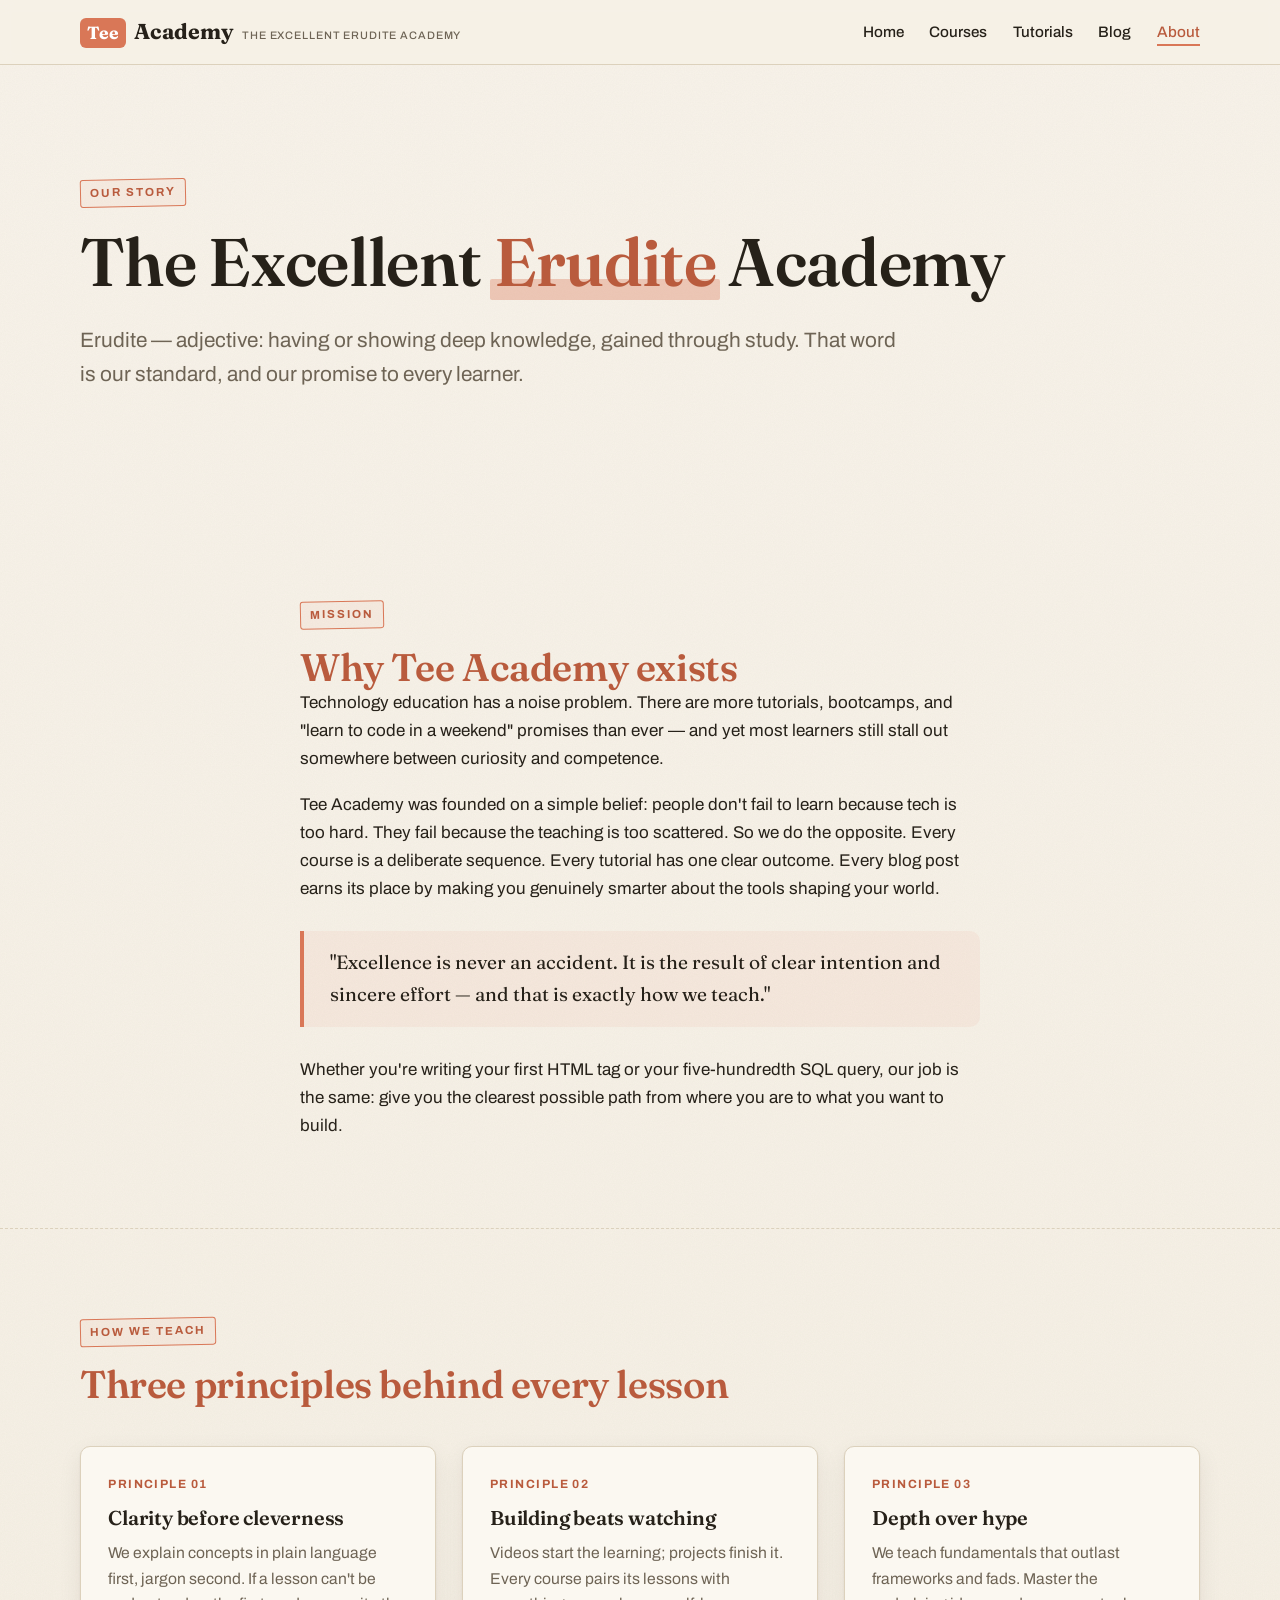
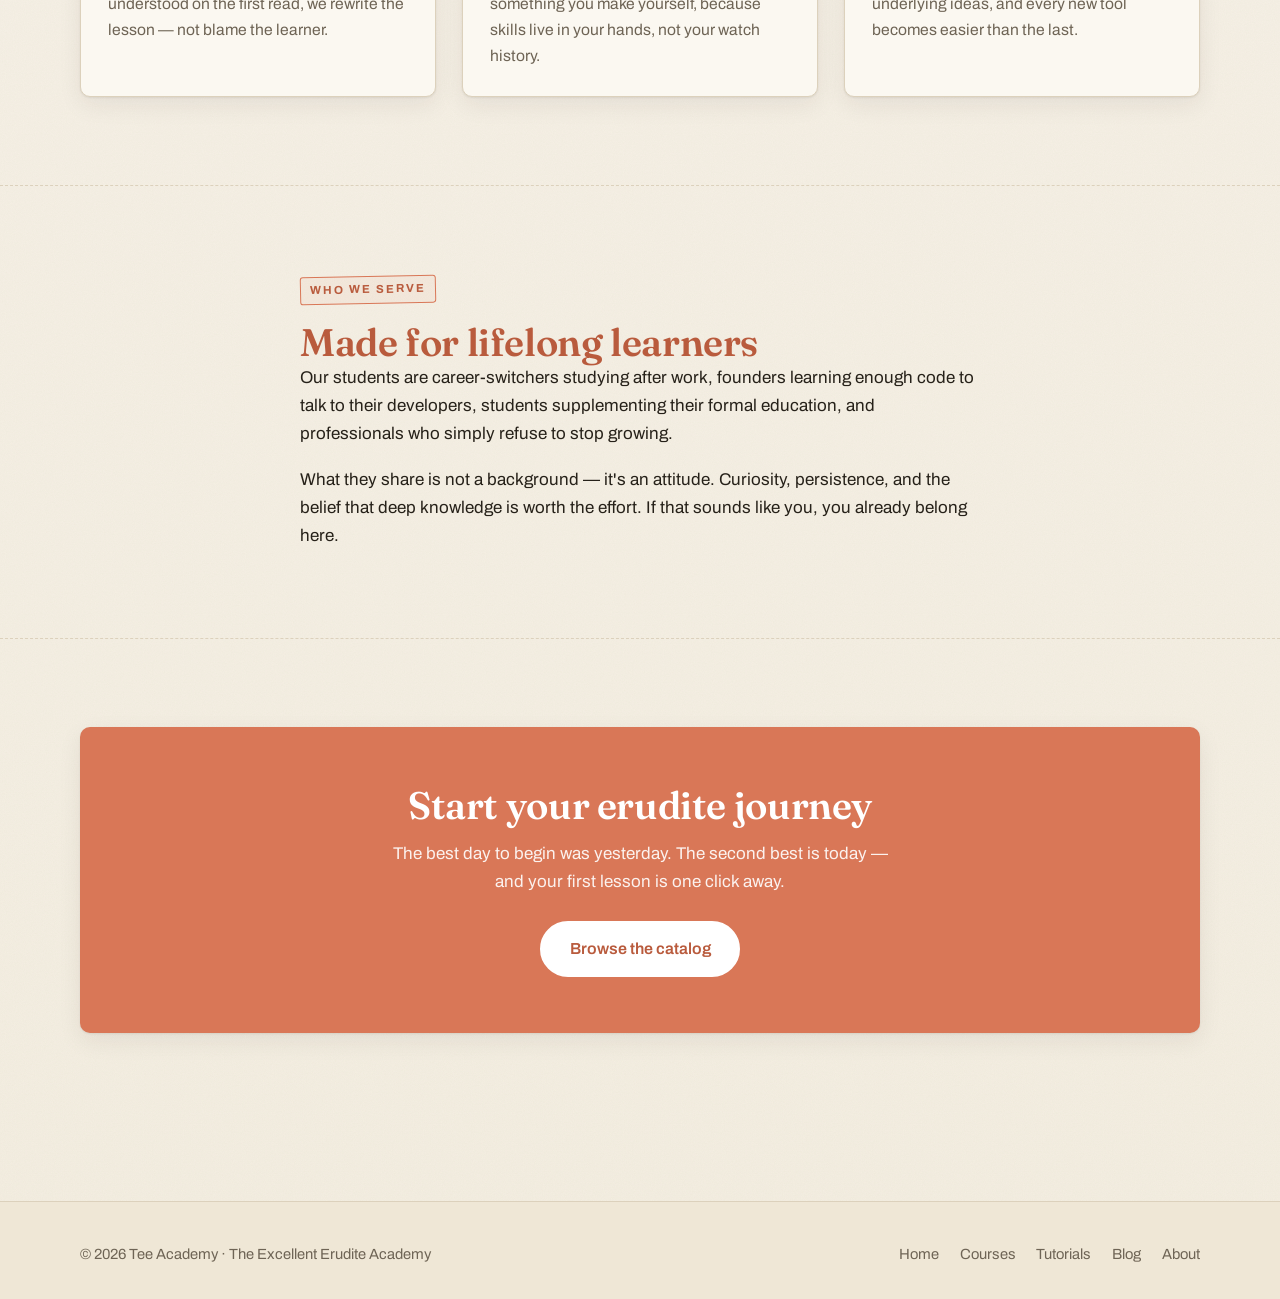
==== about.html @ ce32a6d3 "First commit" ====
<!DOCTYPE html>
<html lang="en">
<head>
  <meta charset="UTF-8" />
  <meta name="viewport" content="width=device-width, initial-scale=1.0" />
  <title>About — Tee Academy</title>
  <meta name="description" content="About Tee Academy — The Excellent Erudite Academy. Our mission, our teaching philosophy, and what erudite means to us." />
  <link rel="preconnect" href="https://fonts.googleapis.com" />
  <link rel="preconnect" href="https://fonts.gstatic.com" crossorigin />
  <link href="https://fonts.googleapis.com/css2?family=Fraunces:opsz,wght@9..144,400;9..144,600;9..144,700&family=Archivo:wght@400;500;600;700&display=swap" rel="stylesheet" />
  <link rel="stylesheet" href="styles.css" />
</head>
<body>

  <header class="site-header">
    <div class="wrap nav">
      <a class="brand" href="index.html">
        <span class="tee">Tee</span> Academy
        <small>The Excellent Erudite Academy</small>
      </a>
      <button class="nav-toggle" aria-expanded="false" aria-controls="site-nav" onclick="toggleNav(this)">Menu ☰</button>
      <ul class="nav-links" id="site-nav">
        <li><a href="index.html">Home</a></li>
        <li><a href="courses.html">Courses</a></li>
        <li><a href="tutorials.html">Tutorials</a></li>
        <li><a href="blog.html">Blog</a></li>
        <li><a href="about.html" aria-current="page">About</a></li>
      </ul>
    </div>
  </header>

  <main>

    <section class="hero">
      <div class="wrap">
        <span class="stamp">Our story</span>
        <h1>The Excellent <span class="mark accent">Erudite</span> Academy</h1>
        <p class="lede">Erudite — adjective: having or showing deep knowledge, gained through study. That word is our standard, and our promise to every learner.</p>
      </div>
    </section>

    <section class="section">
      <div class="wrap prose">
        <span class="stamp">Mission</span>
        <h2>Why Tee Academy exists</h2>
        <p>Technology education has a noise problem. There are more tutorials, bootcamps, and "learn to code in a weekend" promises than ever — and yet most learners still stall out somewhere between curiosity and competence.</p>
        <p>Tee Academy was founded on a simple belief: people don't fail to learn because tech is too hard. They fail because the teaching is too scattered. So we do the opposite. Every course is a deliberate sequence. Every tutorial has one clear outcome. Every blog post earns its place by making you genuinely smarter about the tools shaping your world.</p>
        <blockquote>"Excellence is never an accident. It is the result of clear intention and sincere effort — and that is exactly how we teach."</blockquote>
        <p>Whether you're writing your first HTML tag or your five-hundredth SQL query, our job is the same: give you the clearest possible path from where you are to what you want to build.</p>
      </div>
    </section>

    <section class="section">
      <div class="wrap">
        <div class="section-head">
          <span class="stamp">How we teach</span>
          <h2>Three principles behind every lesson</h2>
        </div>
        <div class="grid values">
          <article class="card">
            <span class="meta">Principle 01</span>
            <h3>Clarity before cleverness</h3>
            <p>We explain concepts in plain language first, jargon second. If a lesson can't be understood on the first read, we rewrite the lesson — not blame the learner.</p>
          </article>
          <article class="card">
            <span class="meta">Principle 02</span>
            <h3>Building beats watching</h3>
            <p>Videos start the learning; projects finish it. Every course pairs its lessons with something you make yourself, because skills live in your hands, not your watch history.</p>
          </article>
          <article class="card">
            <span class="meta">Principle 03</span>
            <h3>Depth over hype</h3>
            <p>We teach fundamentals that outlast frameworks and fads. Master the underlying ideas, and every new tool becomes easier than the last.</p>
          </article>
        </div>
      </div>
    </section>

    <section class="section">
      <div class="wrap prose">
        <span class="stamp">Who we serve</span>
        <h2>Made for lifelong learners</h2>
        <p>Our students are career-switchers studying after work, founders learning enough code to talk to their developers, students supplementing their formal education, and professionals who simply refuse to stop growing.</p>
        <p>What they share is not a background — it's an attitude. Curiosity, persistence, and the belief that deep knowledge is worth the effort. If that sounds like you, you already belong here.</p>
      </div>
    </section>

    <section class="section">
      <div class="wrap">
        <div class="cta-band">
          <h2>Start your erudite journey</h2>
          <p>The best day to begin was yesterday. The second best is today — and your first lesson is one click away.</p>
          <a class="btn" href="courses.html">Browse the catalog</a>
        </div>
      </div>
    </section>

  </main>

  <footer class="site-footer">
    <div class="wrap footer-grid">
      <span>© 2026 Tee Academy · The Excellent Erudite Academy</span>
      <nav aria-label="Footer">
        <a href="index.html">Home</a>
        <a href="courses.html">Courses</a>
        <a href="tutorials.html">Tutorials</a>
        <a href="blog.html">Blog</a>
        <a href="about.html">About</a>
      </nav>
    </div>
  </footer>

  <script>
    function toggleNav(btn) {
      var nav = document.getElementById('site-nav');
      var open = nav.classList.toggle('open');
      btn.setAttribute('aria-expanded', open);
    }
  </script>
</body>
</html>
---- styles.css ----
/* ============================================================
   TEE ACADEMY — The Excellent Erudite Academy
   Shared stylesheet · paper texture · Anthropic orange accents
   ============================================================ */

:root {
  --paper: #F6F1E7;
  --paper-deep: #EFE7D6;
  --card: #FBF8F1;
  --ink: #262119;
  --ink-soft: #6E6455;
  --orange: #D97757;        /* Anthropic signature orange */
  --orange-deep: #B95B3D;
  --rule: #DCD1BC;
  --shadow: 0 1px 2px rgba(38, 33, 25, 0.08), 0 8px 24px rgba(38, 33, 25, 0.07);
  --radius: 10px;
  --font-display: "Fraunces", Georgia, serif;
  --font-body: "Archivo", "Helvetica Neue", Arial, sans-serif;
  --measure: 68ch;
}

* { box-sizing: border-box; margin: 0; padding: 0; }

html { scroll-behavior: smooth; }

@media (prefers-reduced-motion: reduce) {
  html { scroll-behavior: auto; }
  *, *::before, *::after { animation: none !important; transition: none !important; }
}

body {
  font-family: var(--font-body);
  font-size: 1.0625rem;
  line-height: 1.65;
  color: var(--ink);
  background-color: var(--paper);
  /* Paper-fiber texture: layered SVG grain over a warm gradient */
  background-image:
    url("data:image/svg+xml,%3Csvg xmlns='http://www.w3.org/2000/svg' width='240' height='240'%3E%3Cfilter id='p'%3E%3CfeTurbulence type='fractalNoise' baseFrequency='0.9' numOctaves='2' stitchTiles='stitch'/%3E%3CfeColorMatrix values='0 0 0 0 0.35 0 0 0 0 0.30 0 0 0 0 0.22 0 0 0 0.06 0'/%3E%3C/filter%3E%3Crect width='100%25' height='100%25' filter='url(%23p)'/%3E%3C/svg%3E"),
    linear-gradient(180deg, #F8F3EA 0%, #F4EEE1 100%);
}

img, iframe { max-width: 100%; }

a { color: var(--orange-deep); text-decoration-thickness: 1px; text-underline-offset: 3px; }
a:hover { color: var(--orange); }

:focus-visible {
  outline: 3px solid var(--orange);
  outline-offset: 3px;
  border-radius: 2px;
}

.wrap {
  width: min(1120px, 92%);
  margin-inline: auto;
}

/* ---------- Typography ---------- */

h1, h2, h3 {
  font-family: var(--font-display);
  font-weight: 600;
  line-height: 1.15;
  color: var(--ink);
  letter-spacing: -0.01em;
}

h1 { font-size: clamp(2.4rem, 6vw, 4.2rem); }
h2 { font-size: clamp(1.7rem, 3.5vw, 2.4rem); color: var(--orange-deep); }
h3 { font-size: 1.25rem; }

.lede {
  font-size: clamp(1.1rem, 2vw, 1.3rem);
  color: var(--ink-soft);
  max-width: var(--measure);
}

/* Catalog-stamp eyebrow — the site's recurring motif */
.stamp {
  display: inline-block;
  font-size: 0.72rem;
  font-weight: 700;
  letter-spacing: 0.18em;
  text-transform: uppercase;
  color: var(--orange-deep);
  border: 1.5px solid var(--orange);
  border-radius: 3px;
  padding: 0.3em 0.75em;
  transform: rotate(-1.2deg);
  background: rgba(217, 119, 87, 0.06);
  margin-bottom: 1rem;
}

/* Marker underline for a single highlighted word */
.mark {
  position: relative;
  white-space: nowrap;
}
.mark::after {
  content: "";
  position: absolute;
  left: -0.06em; right: -0.06em; bottom: 0.04em;
  height: 0.32em;
  background: var(--orange);
  opacity: 0.35;
  border-radius: 2px;
  z-index: -1;
}

/* ---------- Header & navigation ---------- */

.site-header {
  position: sticky;
  top: 0;
  z-index: 50;
  background: rgba(246, 241, 231, 0.92);
  backdrop-filter: blur(6px);
  border-bottom: 1px solid var(--rule);
}

.nav {
  display: flex;
  align-items: center;
  justify-content: space-between;
  gap: 1rem;
  padding: 0.9rem 0;
}

.brand {
  font-family: var(--font-display);
  font-size: 1.35rem;
  font-weight: 700;
  color: var(--ink);
  text-decoration: none;
  display: flex;
  align-items: baseline;
  gap: 0.5rem;
}
.brand .tee {
  color: #fff;
  background: var(--orange);
  border-radius: 6px;
  padding: 0.05em 0.4em;
  font-size: 1.1rem;
}
.brand small {
  font-family: var(--font-body);
  font-size: 0.68rem;
  font-weight: 500;
  letter-spacing: 0.08em;
  text-transform: uppercase;
  color: var(--ink-soft);
}

.nav-links {
  display: flex;
  align-items: center;
  gap: 1.6rem;
  list-style: none;
}
.nav-links a {
  font-size: 0.95rem;
  font-weight: 500;
  color: var(--ink);
  text-decoration: none;
  padding: 0.25rem 0;
  border-bottom: 2px solid transparent;
}
.nav-links a:hover { color: var(--orange-deep); }
.nav-links a[aria-current="page"] {
  color: var(--orange-deep);
  border-bottom-color: var(--orange);
}

.nav-toggle {
  display: none;
  background: none;
  border: 1.5px solid var(--rule);
  border-radius: 8px;
  padding: 0.45rem 0.7rem;
  font: inherit;
  font-size: 0.9rem;
  color: var(--ink);
  cursor: pointer;
}

/* ---------- Buttons ---------- */

.btn {
  display: inline-block;
  font-family: var(--font-body);
  font-weight: 600;
  font-size: 1rem;
  text-decoration: none;
  border-radius: 999px;
  padding: 0.8em 1.7em;
  border: 2px solid var(--orange);
  transition: transform 0.15s ease, background-color 0.15s ease, color 0.15s ease;
  cursor: pointer;
}
.btn-solid { background: var(--orange); color: #fff; }
.btn-solid:hover { background: var(--orange-deep); border-color: var(--orange-deep); color: #fff; transform: translateY(-2px); }
.btn-ghost { background: transparent; color: var(--orange-deep); }
.btn-ghost:hover { background: rgba(217, 119, 87, 0.1); transform: translateY(-2px); }

/* ---------- Sections ---------- */

.section { padding: clamp(3rem, 7vw, 5.5rem) 0; }
.section + .section { border-top: 1px dashed var(--rule); }
.section-head { max-width: var(--measure); margin-bottom: 2.2rem; }
.section-head p { color: var(--ink-soft); margin-top: 0.6rem; }

/* ---------- Hero ---------- */

.hero { padding: clamp(3.5rem, 9vw, 7rem) 0 clamp(3rem, 7vw, 5.5rem); }
.hero-grid {
  display: grid;
  grid-template-columns: 1.2fr 0.8fr;
  gap: clamp(2rem, 5vw, 4rem);
  align-items: center;
}
.hero h1 span.accent { color: var(--orange-deep); }
.hero .lede { margin: 1.4rem 0 2rem; }
.hero-actions { display: flex; flex-wrap: wrap; gap: 1rem; }

/* Index-card figure in the hero */
.index-card {
  background: var(--card);
  border: 1px solid var(--rule);
  border-radius: var(--radius);
  box-shadow: var(--shadow);
  padding: 1.6rem 1.8rem;
  transform: rotate(1.5deg);
  background-image: repeating-linear-gradient(
    to bottom,
    transparent 0 1.9rem,
    rgba(217, 119, 87, 0.18) 1.9rem calc(1.9rem + 1px)
  );
}
.index-card h3 {
  font-family: var(--font-display);
  color: var(--orange-deep);
  border-bottom: 2px solid var(--orange);
  padding-bottom: 0.4rem;
  margin-bottom: 0.9rem;
}
.index-card ul { list-style: none; }
.index-card li {
  line-height: 1.9rem;
  color: var(--ink-soft);
  font-size: 0.98rem;
}
.index-card li strong { color: var(--ink); }

/* ---------- Card grids ---------- */

.grid {
  display: grid;
  gap: 1.6rem;
  grid-template-columns: repeat(3, 1fr);
}
.grid-2 { grid-template-columns: repeat(2, 1fr); }

.card {
  background: var(--card);
  border: 1px solid var(--rule);
  border-radius: var(--radius);
  box-shadow: var(--shadow);
  padding: 1.7rem;
  display: flex;
  flex-direction: column;
  gap: 0.7rem;
}
.card h3 { color: var(--ink); }
.card p { color: var(--ink-soft); font-size: 0.98rem; flex-grow: 1; }
.card .meta {
  font-size: 0.75rem;
  font-weight: 700;
  letter-spacing: 0.12em;
  text-transform: uppercase;
  color: var(--orange-deep);
}
.card a.card-link { font-weight: 600; font-size: 0.95rem; }

/* ---------- Courses / video embeds ---------- */

.course {
  display: grid;
  grid-template-columns: 1fr 1fr;
  gap: clamp(1.5rem, 4vw, 3rem);
  align-items: center;
  padding: 2.4rem 0;
}
.course + .course { border-top: 1px dashed var(--rule); }
.course:nth-child(even) .course-media { order: 2; }

.video-frame {
  position: relative;
  width: 100%;
  aspect-ratio: 16 / 9;
  background: var(--paper-deep);
  border: 1px solid var(--rule);
  border-radius: var(--radius);
  overflow: hidden;
  box-shadow: var(--shadow);
}
.video-frame iframe {
  position: absolute;
  inset: 0;
  width: 100%;
  height: 100%;
  border: 0;
}

.course-body h3 { font-size: 1.5rem; margin: 0.5rem 0 0.7rem; }
.course-body p { color: var(--ink-soft); margin-bottom: 1.1rem; }
.course-facts {
  list-style: none;
  display: flex;
  flex-wrap: wrap;
  gap: 0.5rem 1.4rem;
  font-size: 0.85rem;
  color: var(--ink-soft);
  margin-bottom: 1.3rem;
}
.course-facts li::before { content: "▸ "; color: var(--orange); }

/* ---------- Tutorials list ---------- */

.tutorial {
  display: grid;
  grid-template-columns: auto 1fr auto;
  gap: 1.4rem;
  align-items: center;
  background: var(--card);
  border: 1px solid var(--rule);
  border-radius: var(--radius);
  padding: 1.3rem 1.6rem;
  box-shadow: var(--shadow);
}
.tutorial + .tutorial { margin-top: 1rem; }
.tutorial-badge {
  font-family: var(--font-display);
  font-size: 1.4rem;
  font-weight: 700;
  color: #fff;
  background: var(--orange);
  border-radius: 8px;
  width: 3rem;
  height: 3rem;
  display: grid;
  place-items: center;
}
.tutorial h3 { font-size: 1.15rem; }
.tutorial p { color: var(--ink-soft); font-size: 0.95rem; margin-top: 0.2rem; }
.tutorial .level {
  font-size: 0.75rem;
  font-weight: 700;
  letter-spacing: 0.1em;
  text-transform: uppercase;
  color: var(--orange-deep);
  border: 1.5px solid var(--orange);
  border-radius: 999px;
  padding: 0.3em 0.9em;
  white-space: nowrap;
}

/* ---------- Blog ---------- */

.post {
  background: var(--card);
  border: 1px solid var(--rule);
  border-radius: var(--radius);
  box-shadow: var(--shadow);
  padding: 1.8rem;
}
.post .date {
  font-size: 0.8rem;
  letter-spacing: 0.1em;
  text-transform: uppercase;
  color: var(--ink-soft);
}
.post h3 { margin: 0.5rem 0 0.6rem; }
.post h3 a { color: var(--ink); text-decoration: none; }
.post h3 a:hover { color: var(--orange-deep); }
.post p { color: var(--ink-soft); font-size: 0.98rem; }
.post .tags { margin-top: 1rem; display: flex; flex-wrap: wrap; gap: 0.5rem; }
.post .tags span {
  font-size: 0.75rem;
  font-weight: 600;
  color: var(--orange-deep);
  background: rgba(217, 119, 87, 0.1);
  border-radius: 999px;
  padding: 0.25em 0.85em;
}

/* ---------- About ---------- */

.prose { max-width: var(--measure); }
.prose p + p { margin-top: 1.1rem; }
.prose blockquote {
  margin: 1.8rem 0;
  padding: 1rem 1.6rem;
  border-left: 4px solid var(--orange);
  background: rgba(217, 119, 87, 0.07);
  border-radius: 0 var(--radius) var(--radius) 0;
  font-family: var(--font-display);
  font-size: 1.2rem;
  color: var(--ink);
}

.values { margin-top: 2.5rem; }

/* ---------- Call-to-action band ---------- */

.cta-band {
  background: var(--orange);
  color: #fff;
  border-radius: var(--radius);
  padding: clamp(2rem, 5vw, 3.5rem);
  text-align: center;
  box-shadow: var(--shadow);
}
.cta-band h2 { color: #fff; }
.cta-band p { margin: 0.8rem auto 1.6rem; max-width: 52ch; color: rgba(255, 255, 255, 0.9); }
.cta-band .btn { background: #fff; color: var(--orange-deep); border-color: #fff; }
.cta-band .btn:hover { background: var(--paper); }

/* ---------- Footer ---------- */

.site-footer {
  margin-top: clamp(3rem, 7vw, 5rem);
  border-top: 1px solid var(--rule);
  background: var(--paper-deep);
  padding: 2.5rem 0 2rem;
  font-size: 0.92rem;
  color: var(--ink-soft);
}
.footer-grid {
  display: flex;
  flex-wrap: wrap;
  justify-content: space-between;
  gap: 1.5rem;
  align-items: center;
}
.footer-grid nav { display: flex; flex-wrap: wrap; gap: 1.3rem; }
.footer-grid a { color: var(--ink-soft); text-decoration: none; }
.footer-grid a:hover { color: var(--orange-deep); }

/* ---------- Responsive ---------- */

@media (max-width: 900px) {
  .grid { grid-template-columns: repeat(2, 1fr); }
  .hero-grid { grid-template-columns: 1fr; }
  .index-card { transform: rotate(0.8deg); max-width: 480px; }
  .course,
  .course:nth-child(even) { grid-template-columns: 1fr; }
  .course:nth-child(even) .course-media { order: 0; }
}

@media (max-width: 640px) {
  .grid, .grid-2 { grid-template-columns: 1fr; }

  .nav-toggle { display: inline-block; }
  .nav { flex-wrap: wrap; }
  .nav-links {
    display: none;
    width: 100%;
    flex-direction: column;
    align-items: flex-start;
    gap: 0.2rem;
    padding: 0.6rem 0 1rem;
    border-top: 1px dashed var(--rule);
    margin-top: 0.7rem;
  }
  .nav-links.open { display: flex; }
  .nav-links a { display: block; padding: 0.55rem 0; width: 100%; }

  .tutorial { grid-template-columns: auto 1fr; }
  .tutorial .level { grid-column: 2; justify-self: start; }

  .brand small { display: none; }
}
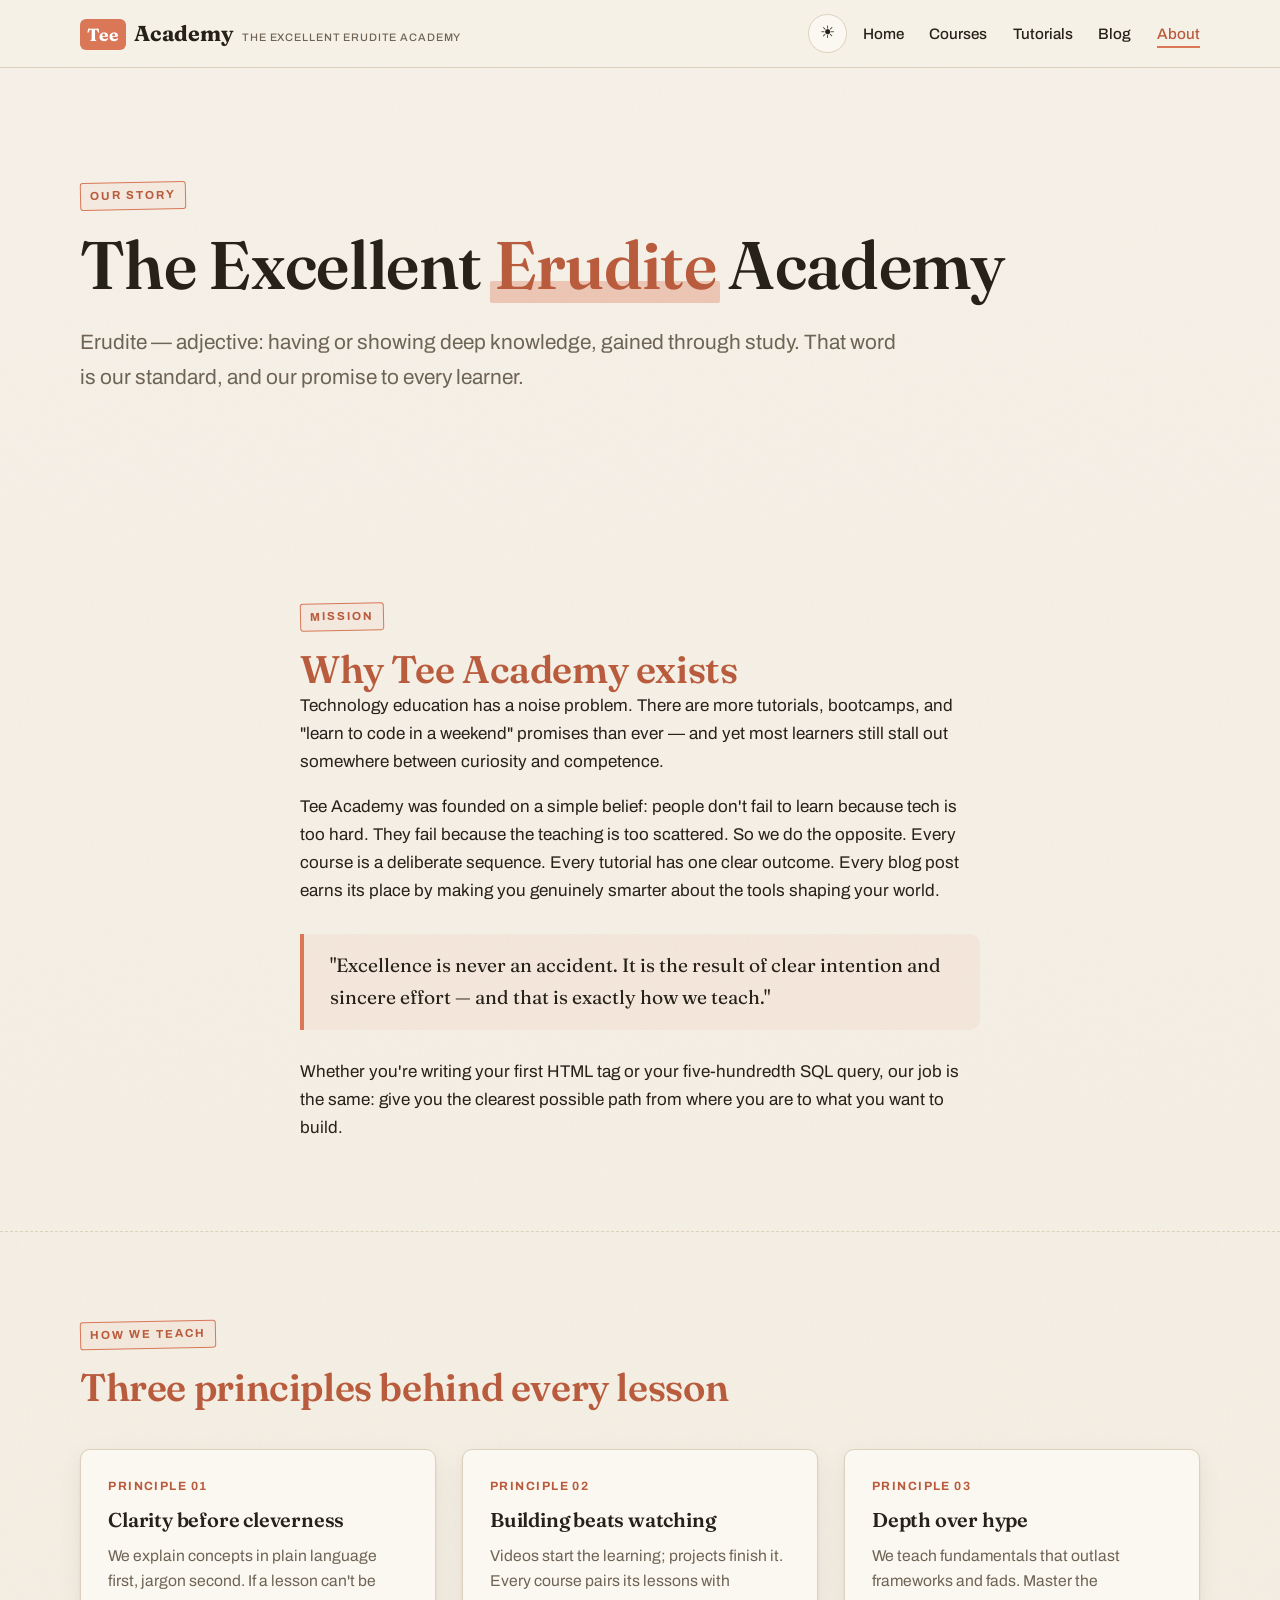
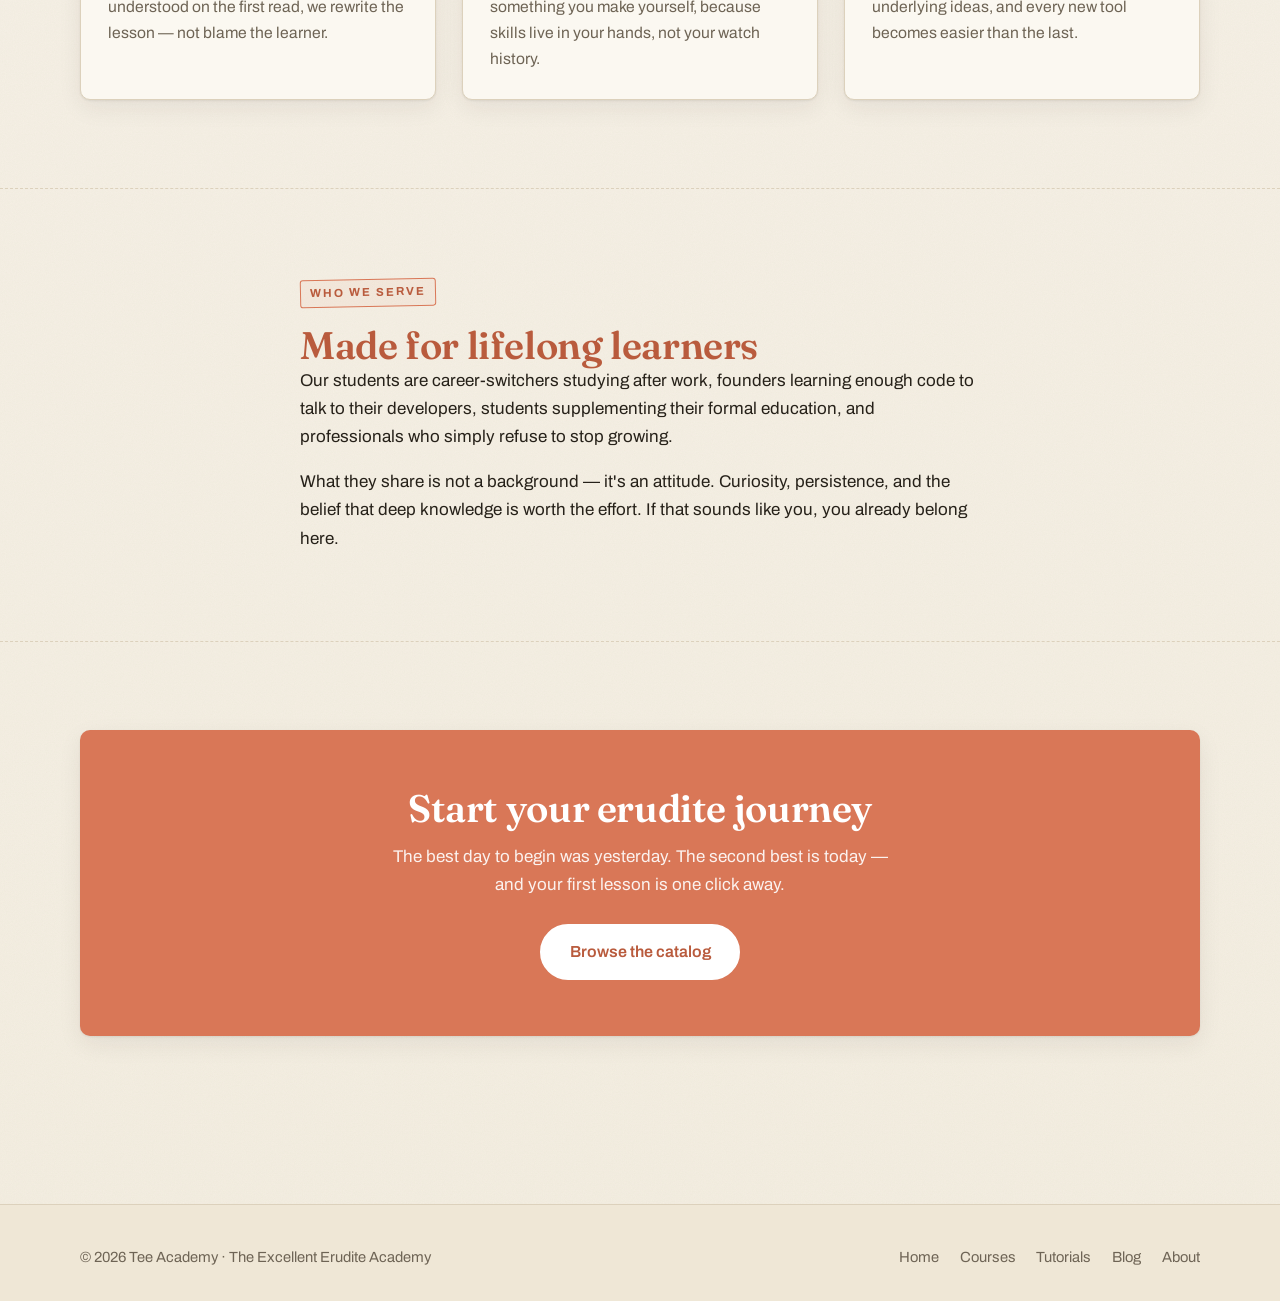
==== commit 8e1b6464: "Update" ====
--- a/about.html
+++ b/about.html
@@ -2,6 +2,14 @@
 <html lang="en">
 <head>
   <meta charset="UTF-8" />
+  <script>
+    (function () {
+      var saved = localStorage.getItem('tee-theme');
+      var theme = saved || (window.matchMedia('(prefers-color-scheme: dark)').matches ? 'dark' : 'light');
+      document.documentElement.setAttribute('data-theme', theme);
+    })();
+  </script>
+  <link rel="icon" type="image/png" href="favicon.png" />
   <meta name="viewport" content="width=device-width, initial-scale=1.0" />
   <title>About — Tee Academy</title>
   <meta name="description" content="About Tee Academy — The Excellent Erudite Academy. Our mission, our teaching philosophy, and what erudite means to us." />
@@ -18,6 +26,10 @@
         <span class="tee">Tee</span> Academy
         <small>The Excellent Erudite Academy</small>
       </a>
+      <button class="theme-toggle" onclick="toggleTheme()" aria-label="Toggle dark mode" title="Toggle dark mode">
+        <span class="icon-light" aria-hidden="true">&#9728;</span>
+        <span class="icon-dark" aria-hidden="true">&#9789;</span>
+      </button>
       <button class="nav-toggle" aria-expanded="false" aria-controls="site-nav" onclick="toggleNav(this)">Menu ☰</button>
       <ul class="nav-links" id="site-nav">
         <li><a href="index.html">Home</a></li>
@@ -116,6 +128,13 @@
       var open = nav.classList.toggle('open');
       btn.setAttribute('aria-expanded', open);
     }
+
+    function toggleTheme() {
+      var root = document.documentElement;
+      var next = root.getAttribute('data-theme') === 'dark' ? 'light' : 'dark';
+      root.setAttribute('data-theme', next);
+      localStorage.setItem('tee-theme', next);
+    }
   </script>
 </body>
 </html>
--- a/styles.css
+++ b/styles.css
@@ -19,6 +19,21 @@
   --measure: 68ch;
 }
 
+/* ---------- Dark theme ----------
+   Same retro-tech/paper-texture system, re-tuned for a dark surface.
+   Orange gets a touch brighter/lighter so it still pops on dark ink. */
+:root[data-theme="dark"] {
+  --paper: #1B1712;
+  --paper-deep: #14110D;
+  --card: #24201A;
+  --ink: #F2EAD9;
+  --ink-soft: #B6A990;
+  --orange: #E2916A;
+  --orange-deep: #F0A97D;
+  --rule: #3C3327;
+  --shadow: 0 1px 2px rgba(0, 0, 0, 0.35), 0 8px 24px rgba(0, 0, 0, 0.35);
+}
+
 * { box-sizing: border-box; margin: 0; padding: 0; }
 
 html { scroll-behavior: smooth; }
@@ -38,6 +53,13 @@
   background-image:
     url("data:image/svg+xml,%3Csvg xmlns='http://www.w3.org/2000/svg' width='240' height='240'%3E%3Cfilter id='p'%3E%3CfeTurbulence type='fractalNoise' baseFrequency='0.9' numOctaves='2' stitchTiles='stitch'/%3E%3CfeColorMatrix values='0 0 0 0 0.35 0 0 0 0 0.30 0 0 0 0 0.22 0 0 0 0.06 0'/%3E%3C/filter%3E%3Crect width='100%25' height='100%25' filter='url(%23p)'/%3E%3C/svg%3E"),
     linear-gradient(180deg, #F8F3EA 0%, #F4EEE1 100%);
+  transition: background-color 0.25s ease, color 0.25s ease;
+}
+
+:root[data-theme="dark"] body {
+  background-image:
+    url("data:image/svg+xml,%3Csvg xmlns='http://www.w3.org/2000/svg' width='240' height='240'%3E%3Cfilter id='p'%3E%3CfeTurbulence type='fractalNoise' baseFrequency='0.9' numOctaves='2' stitchTiles='stitch'/%3E%3CfeColorMatrix values='0 0 0 0 1 0 0 0 0 0.95 0 0 0 0 0.85 0 0 0 0.045 0'/%3E%3C/filter%3E%3Crect width='100%25' height='100%25' filter='url(%23p)'/%3E%3C/svg%3E"),
+    linear-gradient(180deg, #1D1913 0%, #161209 100%);
 }
 
 img, iframe { max-width: 100%; }
@@ -117,6 +139,11 @@
   background: rgba(246, 241, 231, 0.92);
   backdrop-filter: blur(6px);
   border-bottom: 1px solid var(--rule);
+  transition: background-color 0.25s ease, border-color 0.25s ease;
+}
+
+:root[data-theme="dark"] .site-header {
+  background: rgba(27, 23, 18, 0.92);
 }
 
 .nav {
@@ -136,6 +163,7 @@
   display: flex;
   align-items: baseline;
   gap: 0.5rem;
+  margin-right: auto;
 }
 .brand .tee {
   color: #fff;
@@ -184,6 +212,32 @@
   color: var(--ink);
   cursor: pointer;
 }
+
+/* ---------- Theme toggle ---------- */
+
+.theme-toggle {
+  display: inline-flex;
+  align-items: center;
+  justify-content: center;
+  flex-shrink: 0;
+  width: 2.4rem;
+  height: 2.4rem;
+  border-radius: 50%;
+  border: 1.5px solid var(--rule);
+  background: var(--card);
+  color: var(--ink);
+  font-size: 1.05rem;
+  line-height: 1;
+  cursor: pointer;
+  transition: border-color 0.2s ease, transform 0.3s ease, background-color 0.2s ease;
+}
+.theme-toggle:hover {
+  border-color: var(--orange);
+  transform: rotate(20deg);
+}
+.theme-toggle .icon-dark { display: none; }
+:root[data-theme="dark"] .theme-toggle .icon-light { display: none; }
+:root[data-theme="dark"] .theme-toggle .icon-dark { display: inline; }
 
 /* ---------- Buttons ---------- */
 
@@ -271,6 +325,7 @@
   display: flex;
   flex-direction: column;
   gap: 0.7rem;
+  transition: background-color 0.25s ease, border-color 0.25s ease;
 }
 .card h3 { color: var(--ink); }
 .card p { color: var(--ink-soft); font-size: 0.98rem; flex-grow: 1; }
@@ -481,4 +536,7 @@
   .tutorial .level { grid-column: 2; justify-self: start; }
 
   .brand small { display: none; }
-}
+
+  .nav { gap: 0.6rem; }
+  .theme-toggle { width: 2.2rem; height: 2.2rem; font-size: 0.95rem; }
+}
